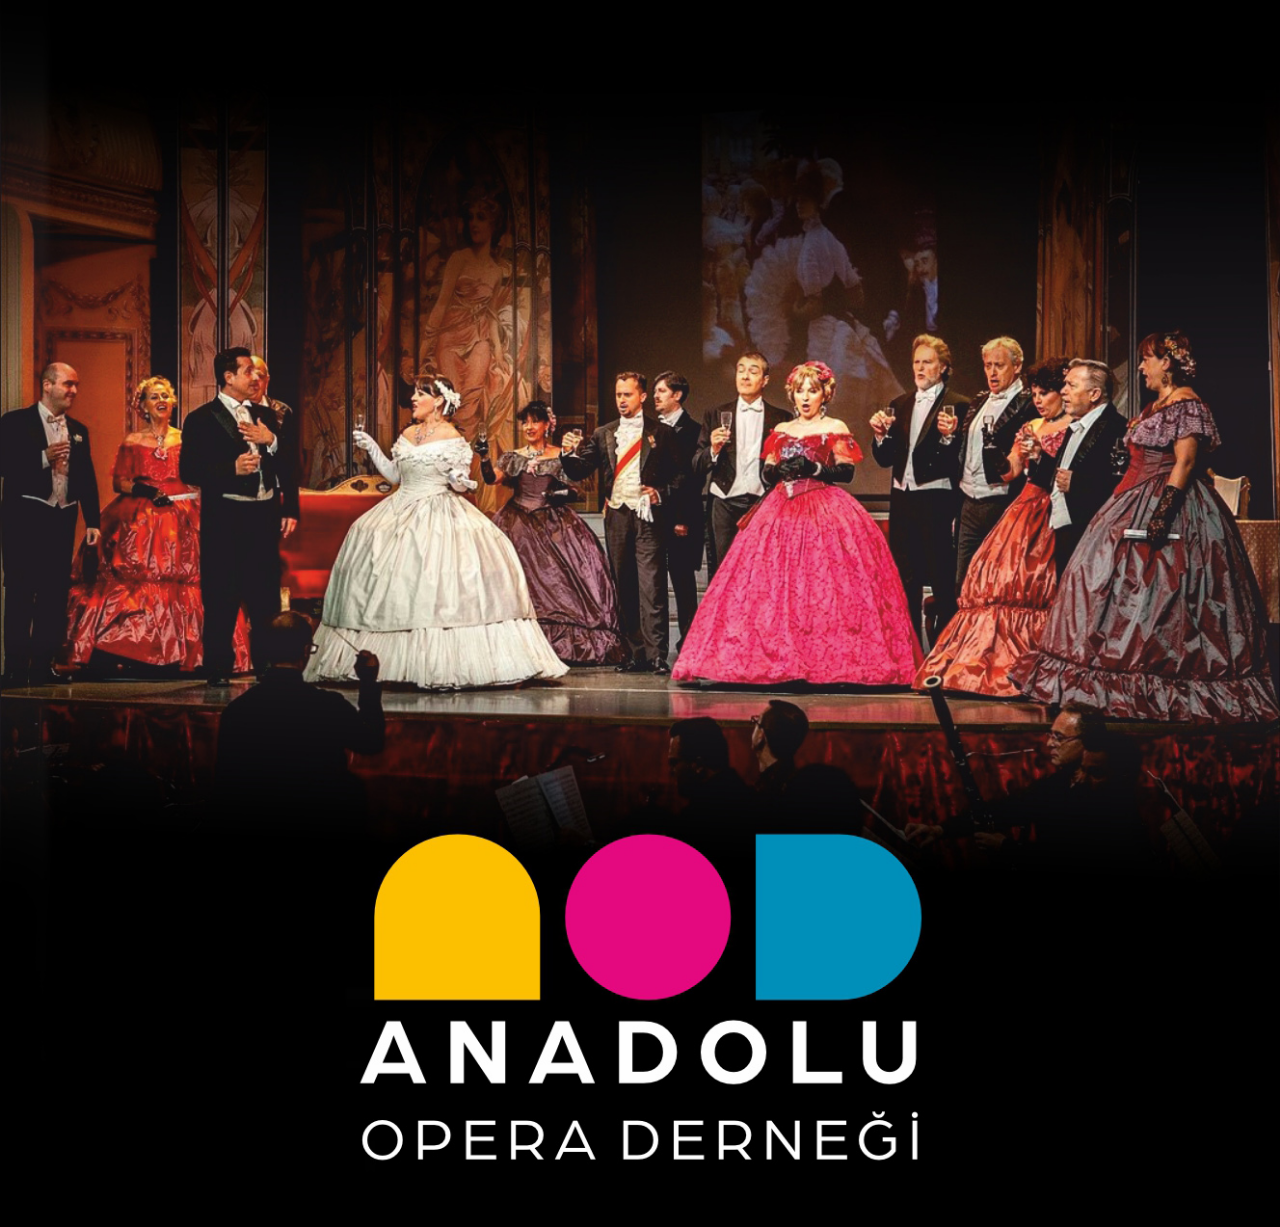
==== index.html @ 89b680ce "Edit" ====
<!DOCTYPE html>
<html lang="tr">
<head>
  <meta charset="UTF-8">
  <meta name="viewport" content="width=device-width, initial-scale=1.0">
  <title>operadernegi</title>

  <!-- SEO Meta -->
  <meta name="description" content="Opera Dünyası — opera, klasik müzik ve sanat dünyasına açılan kapı.">
  <meta name="keywords" content="opera, opera dünyası, opera müzik, klasik müzik, sanat">
  <meta name="author" content="operadernegi">
  <meta name="robots" content="index, follow">
  <link rel="canonical" href="https://www.operadernegi.com/">

  <!-- Open Graph -->
  <meta property="og:type" content="website">
  <meta property="og:url" content="https://www.operadernegi.com/">
  <meta property="og:title" content="operadernegi">
  <meta property="og:description" content="Opera Dünyası — opera, klasik müzik ve sanat dünyasına açılan kapı.">
  <meta property="og:image" content="https://www.operadernegi.com/index.jpeg">

  <!-- Twitter Card -->
  <meta name="twitter:card" content="summary_large_image">
  <meta name="twitter:title" content="operadernegi">
  <meta name="twitter:description" content="Opera Dünyası — opera, klasik müzik ve sanat dünyasına açılan kapı.">
  <meta name="twitter:image" content="https://www.operadernegi.com/index.jpeg">

  <!-- Favicon -->
  <link rel="icon" type="image/jpeg" href="/index.jpeg">

  <style>
    * { margin: 0; padding: 0; box-sizing: border-box; }
    html, body { width: 100%; }
    body {
      display: flex;
      justify-content: center;
      align-items: center;
      min-height: 100vh;
    }
  </style>
</head>
<body>
  <img src="index.jpeg" style="display:block; margin:0 auto; max-width:100%; height:auto;">
</body>
</html>
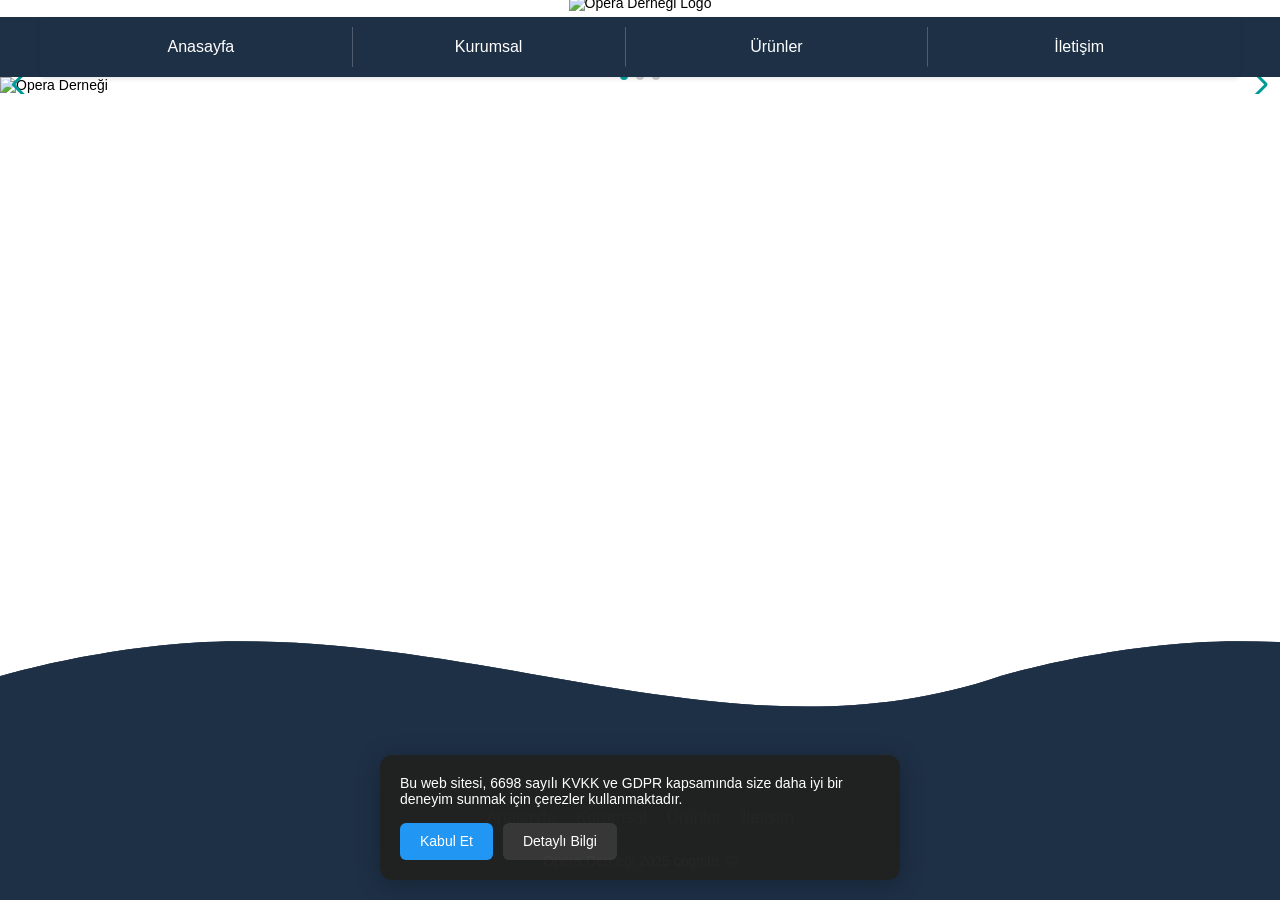
==== commit fb24c68a: "Edit" ====
--- a/index.html
+++ b/index.html
@@ -1,45 +1,50 @@
 <!DOCTYPE html>
 <html lang="tr">
 <head>
-  <meta charset="UTF-8">
-  <meta name="viewport" content="width=device-width, initial-scale=1.0">
-  <title>operadernegi</title>
-
-  <!-- SEO Meta -->
-  <meta name="description" content="Opera Dünyası — opera, klasik müzik ve sanat dünyasına açılan kapı.">
-  <meta name="keywords" content="opera, opera dünyası, opera müzik, klasik müzik, sanat">
-  <meta name="author" content="operadernegi">
-  <meta name="robots" content="index, follow">
-  <link rel="canonical" href="https://www.operadernegi.com/">
-
-  <!-- Open Graph -->
-  <meta property="og:type" content="website">
-  <meta property="og:url" content="https://www.operadernegi.com/">
-  <meta property="og:title" content="operadernegi">
-  <meta property="og:description" content="Opera Dünyası — opera, klasik müzik ve sanat dünyasına açılan kapı.">
-  <meta property="og:image" content="https://www.operadernegi.com/index.jpeg">
-
-  <!-- Twitter Card -->
-  <meta name="twitter:card" content="summary_large_image">
-  <meta name="twitter:title" content="operadernegi">
-  <meta name="twitter:description" content="Opera Dünyası — opera, klasik müzik ve sanat dünyasına açılan kapı.">
-  <meta name="twitter:image" content="https://www.operadernegi.com/index.jpeg">
-
-  <!-- Favicon -->
-  <link rel="icon" type="image/jpeg" href="/index.jpeg">
-
-  <style>
-    * { margin: 0; padding: 0; box-sizing: border-box; }
-    html, body { width: 100%; }
-    body {
-      display: flex;
-      justify-content: center;
-      align-items: center;
-      min-height: 100vh;
+  <meta charset="UTF-8" />
+  <meta name="viewport" content="width=device-width, initial-scale=1" />
+  <title>Opera Derneği</title>
+  <meta name="description" content="Opera Derneği - Dil seçimi" />
+  <link rel="canonical" href="https://operadernegi.org/" />
+  <link rel="alternate" hreflang="tr" href="https://operadernegi.org/tr/" />
+  <link rel="alternate" hreflang="x-default" href="https://operadernegi.org/tr/" />
+  <script>
+(function() {
+  var available = ["tr"];
+  var fallbackLang = "tr";
+  var defaultLang = "tr";
+  var settingDefaultLang = "";
+  if (settingDefaultLang && available.indexOf(settingDefaultLang) !== -1) {
+    location.replace('/' + settingDefaultLang + '/' + (location.search || '') + (location.hash || ''));
+    return;
+  }
+  var browserLangs = [];
+  if (navigator.languages && navigator.languages.length) {
+    navigator.languages.forEach(function(l) {
+      var code = (l.split('-')[0] || '').toLowerCase();
+      if (code && browserLangs.indexOf(code) === -1) browserLangs.push(code);
+    });
+  }
+  if (!browserLangs.length && navigator.language) {
+    browserLangs.push((navigator.language.split('-')[0] || defaultLang).toLowerCase());
+  }
+  var chosen = null;
+  for (var i = 0; i < browserLangs.length; i++) {
+    if (available.indexOf(browserLangs[i]) !== -1) {
+      chosen = browserLangs[i];
+      break;
     }
-  </style>
+  }
+  if (chosen === null) {
+    chosen = fallbackLang;
+  }
+  var target = '/' + chosen + '/' + (location.search || '') + (location.hash || '');
+  location.replace(target);
+})();
+  </script>
 </head>
 <body>
-  <img src="index.jpeg" style="display:block; margin:0 auto; max-width:100%; height:auto;">
+  <p>Opera Derneği</p>
+  <noscript><p>Dil seçin: <a href="/tr/">TR</a></p></noscript>
 </body>
-</html>
+</html>
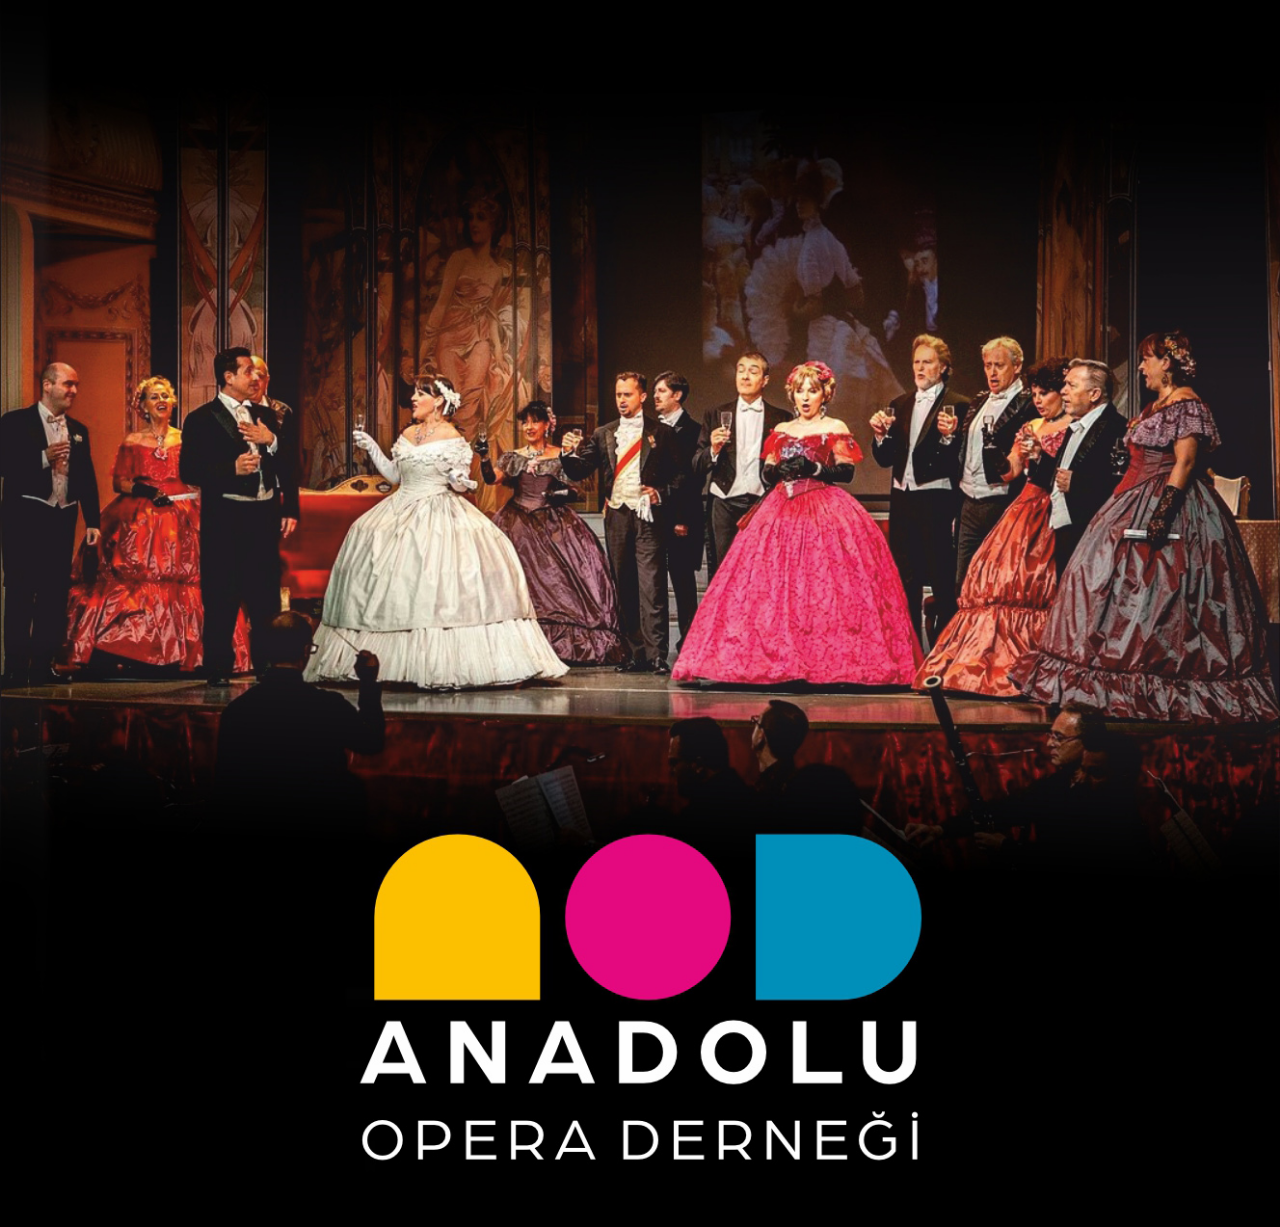
==== commit e28e8be4: "Restore old landing page homepage" ====
--- a/index.html
+++ b/index.html
@@ -1,50 +1,46 @@
 <!DOCTYPE html>
 <html lang="tr">
 <head>
-  <meta charset="UTF-8" />
-  <meta name="viewport" content="width=device-width, initial-scale=1" />
-  <title>Opera Derneği</title>
-  <meta name="description" content="Opera Derneği - Dil seçimi" />
-  <link rel="canonical" href="https://operadernegi.org/" />
-  <link rel="alternate" hreflang="tr" href="https://operadernegi.org/tr/" />
-  <link rel="alternate" hreflang="x-default" href="https://operadernegi.org/tr/" />
-  <script>
-(function() {
-  var available = ["tr"];
-  var fallbackLang = "tr";
-  var defaultLang = "tr";
-  var settingDefaultLang = "";
-  if (settingDefaultLang && available.indexOf(settingDefaultLang) !== -1) {
-    location.replace('/' + settingDefaultLang + '/' + (location.search || '') + (location.hash || ''));
-    return;
-  }
-  var browserLangs = [];
-  if (navigator.languages && navigator.languages.length) {
-    navigator.languages.forEach(function(l) {
-      var code = (l.split('-')[0] || '').toLowerCase();
-      if (code && browserLangs.indexOf(code) === -1) browserLangs.push(code);
-    });
-  }
-  if (!browserLangs.length && navigator.language) {
-    browserLangs.push((navigator.language.split('-')[0] || defaultLang).toLowerCase());
-  }
-  var chosen = null;
-  for (var i = 0; i < browserLangs.length; i++) {
-    if (available.indexOf(browserLangs[i]) !== -1) {
-      chosen = browserLangs[i];
-      break;
+  <meta charset="UTF-8">
+  <meta name="viewport" content="width=device-width, initial-scale=1.0">
+  <title>operadernegi</title>
+
+  <!-- SEO Meta -->
+  <meta name="description" content="Opera Dünyası — opera, klasik müzik ve sanat dünyasına açılan kapı.">
+  <meta name="keywords" content="opera, opera dünyası, opera müzik, klasik müzik, sanat">
+  <meta name="author" content="operadernegi">
+  <meta name="robots" content="index, follow">
+  <link rel="canonical" href="https://www.operadernegi.com/">
+
+  <!-- Open Graph -->
+  <meta property="og:type" content="website">
+  <meta property="og:url" content="https://www.operadernegi.com/">
+  <meta property="og:title" content="operadernegi">
+  <meta property="og:description" content="Opera Dünyası — opera, klasik müzik ve sanat dünyasına açılan kapı.">
+  <meta property="og:image" content="https://www.operadernegi.com/index.jpeg">
+
+  <!-- Twitter Card -->
+  <meta name="twitter:card" content="summary_large_image">
+  <meta name="twitter:title" content="operadernegi">
+  <meta name="twitter:description" content="Opera Dünyası — opera, klasik müzik ve sanat dünyasına açılan kapı.">
+  <meta name="twitter:image" content="https://www.operadernegi.com/index.jpeg">
+
+  <!-- Favicon -->
+  <link rel="icon" type="image/jpeg" href="/index.jpeg">
+
+  <style>
+    * { margin: 0; padding: 0; box-sizing: border-box; }
+    html, body { width: 100%; }
+    body {
+      display: flex;
+      justify-content: center;
+      align-items: center;
+      min-height: 100vh;
+      background-color: #000;
     }
-  }
-  if (chosen === null) {
-    chosen = fallbackLang;
-  }
-  var target = '/' + chosen + '/' + (location.search || '') + (location.hash || '');
-  location.replace(target);
-})();
-  </script>
+  </style>
 </head>
 <body>
-  <p>Opera Derneği</p>
-  <noscript><p>Dil seçin: <a href="/tr/">TR</a></p></noscript>
+  <img src="index.jpeg" style="display:block; margin:0 auto; max-width:100%; height:auto;">
 </body>
-</html>+</html>
